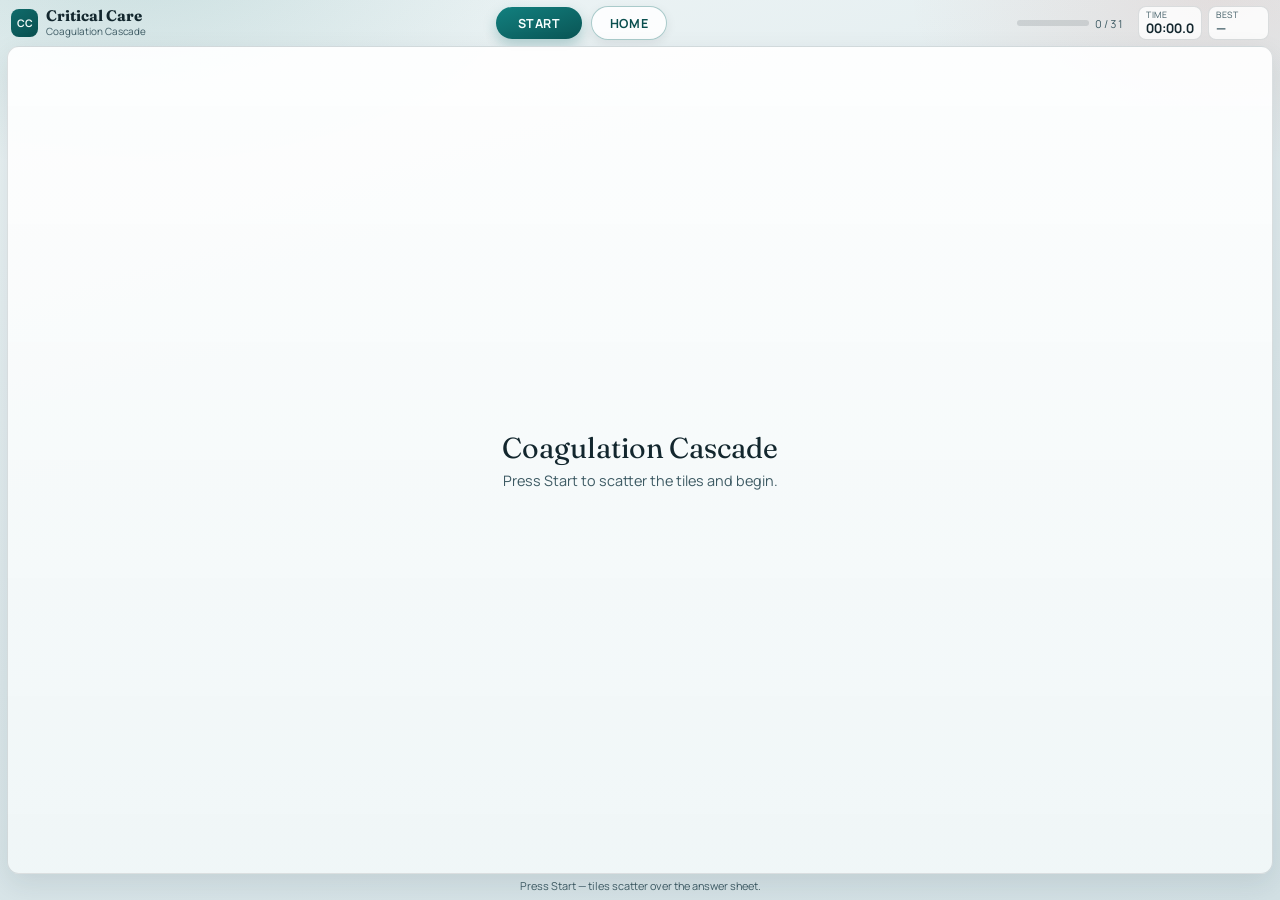
==== coagulation.html @ 49940bbb "Scale coagulation cascade tiles 1.5x for clearer play. Co-authored-by: Cursor <cursoragent@cursor.co" ====
<!DOCTYPE html>
<html lang="en">
  <head>
    <meta charset="UTF-8" />
    <meta name="viewport" content="width=device-width, initial-scale=1.0" />
    <title>Critical Care — Coagulation Cascade</title>
    <link rel="preconnect" href="https://fonts.googleapis.com" />
    <link rel="preconnect" href="https://fonts.gstatic.com" crossorigin />
    <link
      href="https://fonts.googleapis.com/css2?family=Fraunces:opsz,wght@9..144,600;9..144,700&family=Manrope:wght@500;600;700&display=swap"
      rel="stylesheet"
    />
    <link rel="stylesheet" href="styles.css?v=7" />
  </head>
  <body>
    <div class="atmosphere" aria-hidden="true"></div>

    <header class="topbar">
      <div class="brand">
        <a class="brand-home" href="index.html" aria-label="Critical Care home">
          <span class="brand-mark">CC</span>
        </a>
        <div>
          <p class="brand-name">Critical Care</p>
          <p class="brand-sub">Coagulation Cascade</p>
        </div>
      </div>

      <div class="top-actions">
        <button id="startBtn" class="start-btn" type="button">Start</button>
        <a id="homeBtn" class="home-btn" href="index.html">Home</a>
      </div>

      <div class="hud">
        <div class="progress-row">
          <div class="progress-track">
            <div id="progressFill" class="progress-fill"></div>
          </div>
          <span id="progressText">0 / 0</span>
        </div>
        <aside class="records" aria-label="Time records">
          <div class="record-block">
            <span class="record-label">Time</span>
            <span id="timerDisplay" class="record-value">00:00.0</span>
          </div>
          <div class="record-block">
            <span class="record-label">Best</span>
            <span id="bestDisplay" class="record-value muted">—</span>
          </div>
          <div id="compareNote" class="compare-note" hidden></div>
        </aside>
      </div>
    </header>

    <main class="stage">
      <div id="sheet" class="sheet is-idle" aria-label="Cascade answer sheet">
        <div id="idlePrompt" class="idle-prompt">
          <p class="idle-title">Coagulation Cascade</p>
          <p class="idle-copy">Press Start to scatter the tiles and begin.</p>
        </div>
        <svg
          id="connectors"
          class="connectors"
          viewBox="0 0 1000 720"
          preserveAspectRatio="none"
          aria-hidden="true"
        ></svg>
        <div class="path-label extrinsic">Extrinsic Pathway</div>
        <div class="path-label intrinsic">Intrinsic Pathway</div>
        <div class="path-label common">Common Pathway</div>
        <div id="slots" class="slots"></div>
        <div id="scatter" class="scatter" aria-label="Scattered tiles"></div>
      </div>
      <p id="hint" class="hint">Press Start — tiles scatter over the answer sheet.</p>
    </main>

    <div id="adviceModal" class="modal" hidden>
      <div class="modal-card" role="dialog" aria-labelledby="adviceTitle">
        <p class="modal-kicker">Run complete</p>
        <h2 id="adviceTitle">Cascade assembled</h2>
        <p id="finalTime" class="final-time"></p>
        <p id="compareFinal" class="compare-final"></p>
        <div id="adviceBody" class="advice-body"></div>
        <div class="modal-actions">
          <button id="playAgainBtn" class="start-btn" type="button">Play again</button>
        </div>
      </div>
    </div>

    <script src="data.js"></script>
    <script src="game.js"></script>
  </body>
</html>
---- styles.css ----
:root {
  --ink: #13272e;
  --ink-soft: #3d5a63;
  --panel: rgba(255, 255, 255, 0.82);
  --line: rgba(19, 39, 46, 0.14);
  --teal: #0f6b6b;
  --teal-deep: #0a4f4f;
  --ok: #1f8a55;
  --bad: #c23b3b;
  --inactive: #2f6f9f;
  --active: #d97706;
  --cofactor: #2a9d6a;
  --complex: #c9a227;
  --burst: #c94b3a;
  --pl: #c45c4a;
  --font-display: "Fraunces", Georgia, serif;
  --font-body: "Manrope", system-ui, sans-serif;
  --topbar-h: 46px;
  --hint-h: 22px;
}

*,
*::before,
*::after {
  box-sizing: border-box;
}

html,
body {
  margin: 0;
  height: 100%;
  overflow: hidden;
}

body {
  font-family: var(--font-body);
  color: var(--ink);
  background: #e6eef1;
}

.atmosphere {
  position: fixed;
  inset: 0;
  z-index: -1;
  background:
    radial-gradient(700px 360px at 10% -5%, rgba(15, 107, 107, 0.16), transparent 60%),
    radial-gradient(560px 300px at 95% 0%, rgba(201, 75, 58, 0.1), transparent 55%),
    linear-gradient(165deg, #eef5f6, #dce8eb 55%, #d2e0e4);
}

.topbar {
  height: var(--topbar-h);
  display: grid;
  grid-template-columns: auto 1fr auto;
  align-items: center;
  gap: 0.55rem;
  padding: 0 0.7rem;
  max-width: 100vw;
}

.brand {
  display: flex;
  align-items: center;
  gap: 0.45rem;
  min-width: 0;
}

.brand-home {
  display: grid;
  text-decoration: none;
  flex-shrink: 0;
}

.brand-home:focus-visible {
  outline: 2px solid var(--teal);
  outline-offset: 2px;
  border-radius: 10px;
}

.brand-mark {
  width: 1.7rem;
  height: 1.7rem;
  border-radius: 8px;
  display: grid;
  place-items: center;
  background: linear-gradient(145deg, var(--teal), var(--teal-deep));
  color: #f4faf9;
  font-weight: 700;
  font-size: 0.65rem;
  flex-shrink: 0;
}

.brand-name {
  margin: 0;
  font-family: var(--font-display);
  font-size: 0.95rem;
  font-weight: 700;
  line-height: 1.05;
}

.brand-sub {
  margin: 0;
  color: var(--ink-soft);
  font-size: 0.62rem;
}

.start-btn {
  justify-self: center;
  appearance: none;
  border: 0;
  cursor: pointer;
  font-family: var(--font-body);
  font-weight: 700;
  font-size: 0.78rem;
  letter-spacing: 0.05em;
  text-transform: uppercase;
  color: #f7fffe;
  background: linear-gradient(160deg, #12807f, #0a5555);
  padding: 0.45rem 1.35rem;
  border-radius: 999px;
  box-shadow: 0 6px 14px rgba(15, 107, 107, 0.28);
  transition: transform 140ms ease, filter 140ms ease;
}

.top-actions {
  justify-self: center;
  display: flex;
  align-items: center;
  gap: 0.55rem;
}

.home-btn {
  display: inline-flex;
  align-items: center;
  justify-content: center;
  text-decoration: none;
  font-family: var(--font-body);
  font-weight: 700;
  font-size: 0.78rem;
  letter-spacing: 0.05em;
  text-transform: uppercase;
  color: var(--teal-deep);
  background: rgba(255, 255, 255, 0.85);
  border: 1px solid rgba(15, 107, 107, 0.35);
  padding: 0.45rem 1.1rem;
  border-radius: 999px;
  box-shadow: 0 4px 12px rgba(19, 39, 46, 0.08);
  transition: transform 140ms ease, background 140ms ease, border-color 140ms ease;
}

.home-btn:hover {
  transform: translateY(-1px);
  background: #fff;
  border-color: var(--teal);
}

.home-btn:focus-visible {
  outline: 2px solid var(--teal);
  outline-offset: 2px;
}

.start-btn:hover {
  transform: translateY(-1px);
  filter: brightness(1.05);
}

.start-btn:disabled {
  opacity: 0.55;
  cursor: not-allowed;
  transform: none;
}

.start-btn.pulse {
  animation: startPulse 1.4s ease-in-out infinite;
}

@keyframes startPulse {
  0%,
  100% {
    box-shadow: 0 6px 14px rgba(15, 107, 107, 0.28);
  }
  50% {
    box-shadow: 0 8px 22px rgba(15, 107, 107, 0.45);
  }
}

.hud {
  display: flex;
  align-items: center;
  gap: 0.55rem;
  justify-self: end;
}

.progress-row {
  display: flex;
  align-items: center;
  gap: 0.35rem;
  min-width: 7rem;
}

.progress-track {
  width: 4.5rem;
  height: 6px;
  border-radius: 999px;
  background: rgba(19, 39, 46, 0.12);
  overflow: hidden;
}

.progress-fill {
  height: 100%;
  width: 0%;
  background: linear-gradient(90deg, var(--teal), #1f8a55);
  transition: width 180ms ease;
}

#progressText {
  font-size: 0.68rem;
  font-variant-numeric: tabular-nums;
  color: var(--ink-soft);
  white-space: nowrap;
}

.records {
  display: flex;
  gap: 0.35rem;
  position: relative;
}

.record-block {
  background: var(--panel);
  border: 1px solid var(--line);
  border-radius: 8px;
  padding: 0.15rem 0.45rem;
  min-width: 3.8rem;
}

.record-label {
  display: block;
  font-size: 0.55rem;
  text-transform: uppercase;
  letter-spacing: 0.07em;
  color: var(--ink-soft);
}

.record-value {
  display: block;
  font-variant-numeric: tabular-nums;
  font-weight: 700;
  font-size: 0.82rem;
  line-height: 1.15;
}

.record-value.muted {
  color: var(--ink-soft);
}

.compare-note {
  position: absolute;
  top: calc(100% + 2px);
  right: 0;
  font-size: 0.62rem;
  background: #fff;
  border: 1px solid var(--line);
  border-radius: 6px;
  padding: 0.15rem 0.35rem;
  white-space: nowrap;
  z-index: 5;
}

.compare-note.better {
  color: var(--ok);
}

.compare-note.worse {
  color: var(--bad);
}

.stage {
  height: calc(100vh - var(--topbar-h));
  display: flex;
  flex-direction: column;
  padding: 0 0.45rem 0.25rem;
  min-height: 0;
}

.sheet {
  position: relative;
  flex: 1;
  min-height: 0;
  border-radius: 12px;
  border: 1px solid var(--line);
  background:
    linear-gradient(180deg, rgba(255, 255, 255, 0.92), rgba(241, 247, 248, 0.95));
  box-shadow: 0 10px 28px rgba(19, 39, 46, 0.1);
  overflow: hidden;
}

.sheet.is-idle .connectors,
.sheet.is-idle .path-label,
.sheet.is-idle .slots,
.sheet.is-idle .scatter {
  visibility: hidden !important;
  opacity: 0 !important;
  pointer-events: none !important;
}

.idle-prompt {
  display: none;
  position: absolute;
  inset: 0;
  z-index: 2;
  place-items: center;
  align-content: center;
  text-align: center;
  padding: 1rem;
  pointer-events: none;
}

.sheet.is-idle .idle-prompt {
  display: grid;
}

.idle-title {
  margin: 0;
  font-family: var(--font-display);
  font-size: clamp(1.2rem, 3vw, 1.8rem);
  color: var(--ink);
}

.idle-copy {
  margin: 0.4rem 0 0;
  color: var(--ink-soft);
  font-size: 0.9rem;
}

.connectors {
  position: absolute;
  inset: 0;
  width: 100%;
  height: 100%;
  pointer-events: none;
  z-index: 0;
}

.connector {
  fill: none;
  stroke: rgba(52, 82, 91, 0.72);
  stroke-width: 2.15;
  stroke-linecap: round;
  stroke-linejoin: round;
}

.connector-cofactor {
  stroke: rgba(105, 77, 150, 0.8);
  stroke-width: 1.9;
  stroke-dasharray: 5 4;
}

.connectors marker path {
  fill: rgba(52, 82, 91, 0.72);
}

.path-label {
  position: absolute;
  z-index: 1;
  font-size: clamp(0.82rem, 1.65vw, 1.08rem);
  font-weight: 700;
  letter-spacing: 0.08em;
  text-transform: uppercase;
  opacity: 0.7;
  pointer-events: none;
}

.path-label.extrinsic {
  left: 3%;
  top: 11%;
  color: #1d5678;
}

.path-label.intrinsic {
  right: 2.5%;
  top: 11%;
  color: #0f5a48;
}

.path-label.common {
  left: 47%;
  top: 27%;
  color: #7a4e08;
  transform: translateX(-50%);
}

.slots,
.scatter {
  position: absolute;
  inset: 0;
}

.slots {
  z-index: 2;
}

.scatter {
  z-index: 4;
  pointer-events: none;
}

.scatter .tile {
  pointer-events: auto;
}

.slot {
  position: absolute;
  border-radius: 7px;
  border: 1.5px dashed rgba(19, 39, 46, 0.28);
  background: rgba(255, 255, 255, 0.35);
  display: flex;
  align-items: center;
  justify-content: center;
  padding: 1px;
  transition: background 120ms ease, border-color 120ms ease, box-shadow 120ms ease;
}

.slot.kind-burst,
.slot.kind-burst-end {
  border-radius: 10px;
  clip-path: polygon(
    50% 0%,
    62% 18%,
    84% 12%,
    78% 34%,
    100% 45%,
    80% 56%,
    88% 80%,
    64% 72%,
    50% 100%,
    36% 72%,
    12% 80%,
    20% 56%,
    0% 45%,
    22% 34%,
    16% 12%,
    38% 18%
  );
}

.slot.kind-cofactor-dot {
  border-radius: 50%;
}

.slot.drag-over {
  border-color: var(--teal);
  background: rgba(15, 107, 107, 0.12);
}

.slot.filled {
  border-style: solid;
  border-color: transparent;
  background: transparent;
  padding: 0;
}

.slot.correct-flash {
  animation: correctBlink 1.5s ease;
  z-index: 4;
}

.slot.wrong-flash {
  animation: wrongBlink 0.7s ease;
  z-index: 4;
}

@keyframes correctBlink {
  0%,
  100% {
    box-shadow: 0 0 0 0 rgba(31, 138, 85, 0);
  }
  15%,
  45%,
  75% {
    box-shadow: 0 0 0 2px rgba(31, 138, 85, 0.9), 0 0 12px rgba(31, 138, 85, 0.35);
  }
  30%,
  60%,
  90% {
    box-shadow: 0 0 0 2px rgba(31, 138, 85, 0.25);
  }
}

@keyframes wrongBlink {
  0%,
  100% {
    box-shadow: 0 0 0 0 rgba(194, 59, 59, 0);
  }
  25%,
  75% {
    box-shadow: 0 0 0 2px rgba(194, 59, 59, 0.95), 0 0 10px rgba(194, 59, 59, 0.35);
  }
  50% {
    box-shadow: 0 0 0 2px rgba(194, 59, 59, 0.3);
  }
}

.tile {
  width: 100%;
  height: 100%;
  border: 0;
  border-radius: 10px;
  padding: 0.18rem 0.38rem;
  font-family: var(--font-body);
  font-size: clamp(0.72rem, 1.425vw, 1.02rem);
  font-weight: 700;
  line-height: 1.1;
  color: #fff;
  cursor: grab;
  user-select: none;
  text-align: center;
  display: grid;
  place-items: center;
  box-shadow: 0 3px 8px rgba(19, 39, 46, 0.18);
  touch-action: none;
}

.tile.scattered {
  position: absolute;
  z-index: 3;
  width: auto;
  height: auto;
  min-width: 5.4rem;
  max-width: 10.8rem;
  min-height: 2rem;
  padding: 0.27rem 0.48rem;
  font-size: clamp(0.68rem, 1.275vw, 0.93rem);
}

.tile.dragging {
  opacity: 0.92;
  cursor: grabbing;
  z-index: 20;
  box-shadow: 0 10px 22px rgba(19, 39, 46, 0.28);
  transform: scale(1.04);
}

.tile.locked {
  cursor: default;
  box-shadow: 0 2px 5px rgba(19, 39, 46, 0.12);
}

.tile .note {
  display: none;
}

.tile.kind-inactive {
  background: linear-gradient(160deg, #3a86b5, var(--inactive));
}

.tile.kind-active {
  background: linear-gradient(160deg, #f0a03a, var(--active));
}

.tile.kind-cofactor {
  background: linear-gradient(160deg, #3bb27f, var(--cofactor));
}

.tile.kind-cofactor-sm {
  background: linear-gradient(160deg, #8b6bb8, #6b4f96);
  font-size: clamp(0.63rem, 1.2vw, 0.87rem);
}

.tile.kind-cofactor-dot {
  background: linear-gradient(160deg, #8b6bb8, #6b4f96);
  border-radius: 50%;
  aspect-ratio: 1;
  min-width: 2.3rem;
  max-width: 3rem;
  min-height: 2.3rem;
  padding: 0.15rem;
  font-size: clamp(0.63rem, 1.275vw, 0.87rem);
}

.tile.kind-complex {
  background: linear-gradient(160deg, #e0bc45, var(--complex));
  color: #2d2408;
}

.tile.kind-pl {
  background: linear-gradient(160deg, #d97868, var(--pl));
}

.tile.kind-burst,
.tile.kind-burst-end {
  background: linear-gradient(160deg, #e06252, var(--burst));
  clip-path: polygon(
    50% 0%,
    62% 18%,
    84% 12%,
    78% 34%,
    100% 45%,
    80% 56%,
    88% 80%,
    64% 72%,
    50% 100%,
    36% 72%,
    12% 80%,
    20% 56%,
    0% 45%,
    22% 34%,
    16% 12%,
    38% 18%
  );
  min-height: 3rem;
  padding: 0.52rem 0.82rem;
}

.hint {
  margin: 0;
  height: var(--hint-h);
  display: flex;
  align-items: center;
  justify-content: center;
  font-size: 0.68rem;
  color: var(--ink-soft);
}

.modal {
  position: fixed;
  inset: 0;
  display: grid;
  place-items: center;
  background: rgba(12, 28, 34, 0.45);
  backdrop-filter: blur(3px);
  z-index: 40;
  padding: 0.75rem;
}

.modal[hidden] {
  display: none;
}

.modal-card {
  width: min(460px, 100%);
  max-height: min(86vh, 560px);
  overflow: auto;
  background: #f7fbfc;
  border-radius: 14px;
  border: 1px solid var(--line);
  box-shadow: 0 18px 48px rgba(12, 28, 34, 0.28);
  padding: 1rem 1.1rem 0.95rem;
}

.modal-kicker {
  margin: 0;
  text-transform: uppercase;
  letter-spacing: 0.1em;
  font-size: 0.65rem;
  color: var(--teal);
  font-weight: 700;
}

.modal-card h2 {
  margin: 0.25rem 0 0.35rem;
  font-family: var(--font-display);
  font-size: 1.35rem;
}

.final-time {
  margin: 0;
  font-weight: 700;
  font-variant-numeric: tabular-nums;
}

.compare-final {
  margin: 0.2rem 0 0.7rem;
  color: var(--ink-soft);
  font-size: 0.82rem;
}

.advice-body {
  display: grid;
  gap: 0.45rem;
}

.advice-item {
  margin: 0;
  padding: 0.5rem 0.6rem;
  border-radius: 10px;
  background: rgba(15, 107, 107, 0.08);
  border-left: 3px solid var(--teal);
  font-size: 0.8rem;
  line-height: 1.4;
}

.advice-item strong {
  display: block;
  margin-bottom: 0.12rem;
  font-size: 0.68rem;
  text-transform: uppercase;
  letter-spacing: 0.05em;
  color: var(--teal-deep);
}

.modal-actions {
  margin-top: 0.85rem;
  display: flex;
  justify-content: flex-end;
}

@media (max-width: 720px) {
  .brand-sub {
    display: none;
  }

  .progress-track {
    width: 2.8rem;
  }

  .tile.scattered {
    min-width: 5.1rem;
    max-width: 9.75rem;
    font-size: 0.78rem;
  }
}
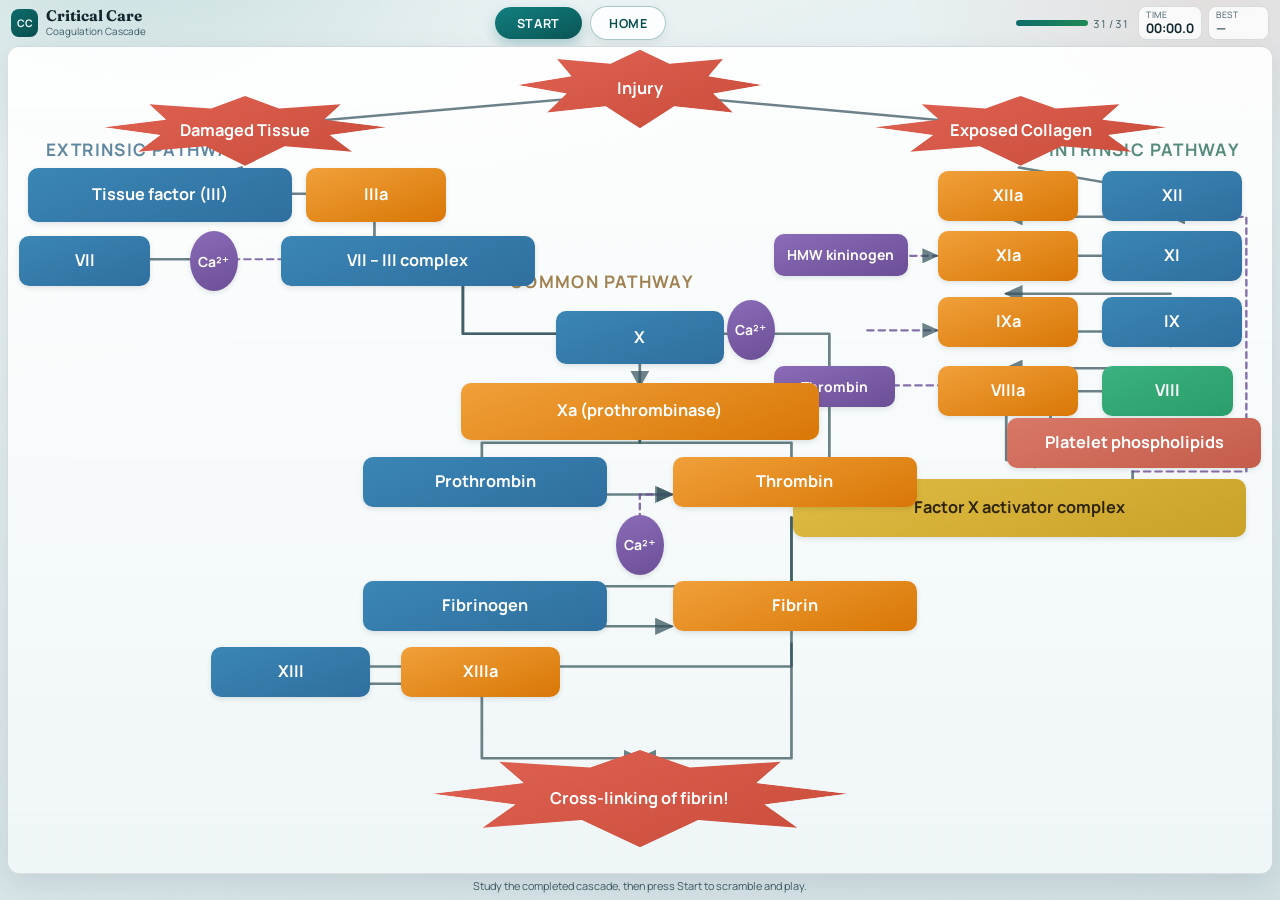
==== commit 08993a3b: "Show completed cascade before Start so players can study it. Co-authored-by: Cursor <cursoragent@cur" ====
--- a/coagulation.html
+++ b/coagulation.html
@@ -10,7 +10,7 @@
       href="https://fonts.googleapis.com/css2?family=Fraunces:opsz,wght@9..144,600;9..144,700&family=Manrope:wght@500;600;700&display=swap"
       rel="stylesheet"
     />
-    <link rel="stylesheet" href="styles.css?v=7" />
+    <link rel="stylesheet" href="styles.css?v=9" />
   </head>
   <body>
     <div class="atmosphere" aria-hidden="true"></div>
@@ -54,10 +54,6 @@
 
     <main class="stage">
       <div id="sheet" class="sheet is-idle" aria-label="Cascade answer sheet">
-        <div id="idlePrompt" class="idle-prompt">
-          <p class="idle-title">Coagulation Cascade</p>
-          <p class="idle-copy">Press Start to scatter the tiles and begin.</p>
-        </div>
         <svg
           id="connectors"
           class="connectors"
@@ -71,7 +67,7 @@
         <div id="slots" class="slots"></div>
         <div id="scatter" class="scatter" aria-label="Scattered tiles"></div>
       </div>
-      <p id="hint" class="hint">Press Start — tiles scatter over the answer sheet.</p>
+      <p id="hint" class="hint">Study the completed cascade, then press Start to scramble and play.</p>
     </main>
 
     <div id="adviceModal" class="modal" hidden>
--- a/styles.css
+++ b/styles.css
@@ -295,42 +295,14 @@
   overflow: hidden;
 }
 
-.sheet.is-idle .connectors,
-.sheet.is-idle .path-label,
-.sheet.is-idle .slots,
 .sheet.is-idle .scatter {
   visibility: hidden !important;
-  opacity: 0 !important;
   pointer-events: none !important;
 }
 
-.idle-prompt {
-  display: none;
-  position: absolute;
-  inset: 0;
-  z-index: 2;
-  place-items: center;
-  align-content: center;
-  text-align: center;
-  padding: 1rem;
+.sheet.is-idle .slot .tile {
   pointer-events: none;
-}
-
-.sheet.is-idle .idle-prompt {
-  display: grid;
-}
-
-.idle-title {
-  margin: 0;
-  font-family: var(--font-display);
-  font-size: clamp(1.2rem, 3vw, 1.8rem);
-  color: var(--ink);
-}
-
-.idle-copy {
-  margin: 0.4rem 0 0;
-  color: var(--ink-soft);
-  font-size: 0.9rem;
+  cursor: default;
 }
 
 .connectors {
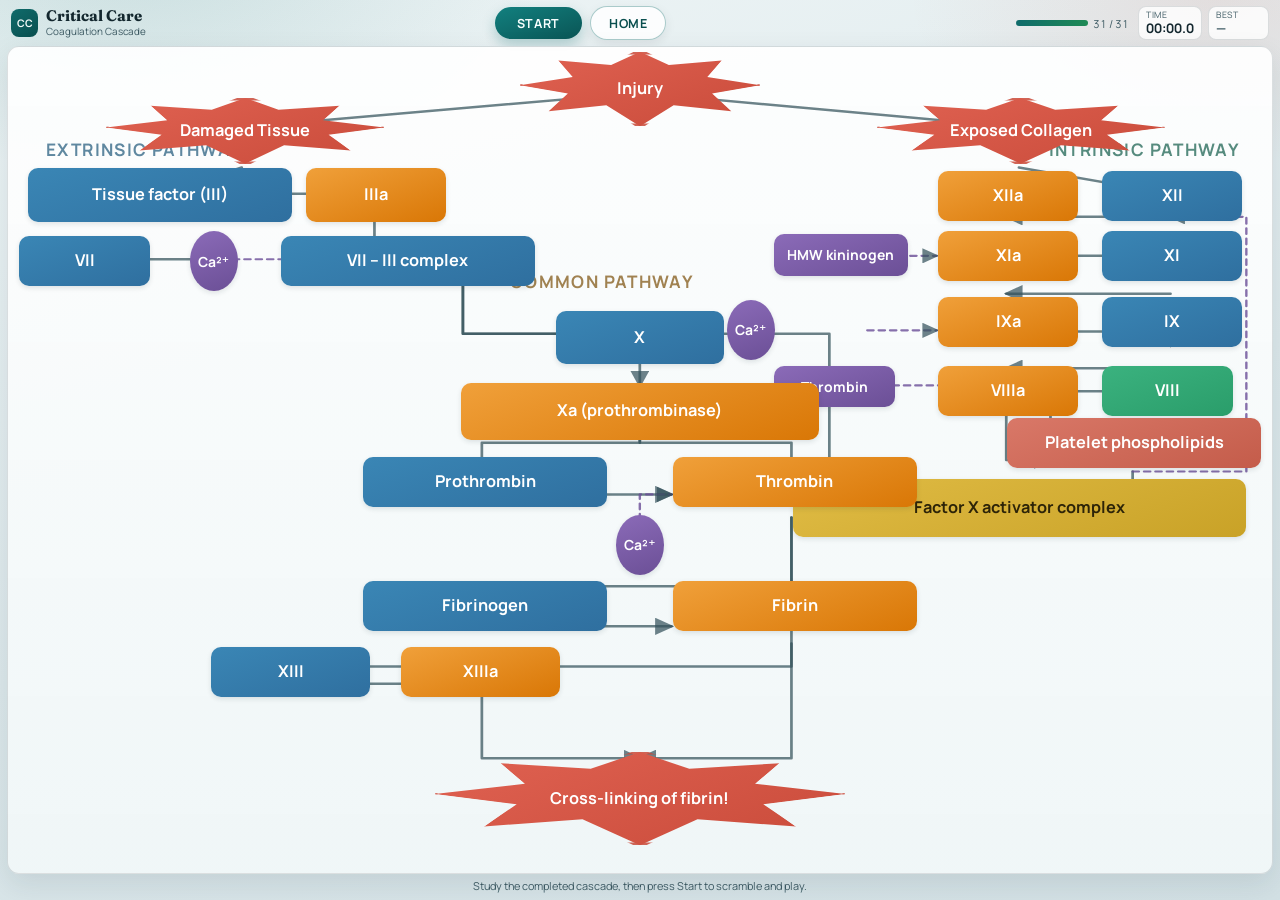
==== commit 1d4fcc43: "Clarify starburst drop zones with stronger outlines. Co-authored-by: Cursor <cursoragent@cursor.com>" ====
--- a/coagulation.html
+++ b/coagulation.html
@@ -10,7 +10,7 @@
       href="https://fonts.googleapis.com/css2?family=Fraunces:opsz,wght@9..144,600;9..144,700&family=Manrope:wght@500;600;700&display=swap"
       rel="stylesheet"
     />
-    <link rel="stylesheet" href="styles.css?v=9" />
+    <link rel="stylesheet" href="styles.css?v=11" />
   </head>
   <body>
     <div class="atmosphere" aria-hidden="true"></div>
--- a/styles.css
+++ b/styles.css
@@ -395,7 +395,9 @@
 
 .slot.kind-burst,
 .slot.kind-burst-end {
-  border-radius: 10px;
+  border: none;
+  border-radius: 0;
+  background: transparent;
   clip-path: polygon(
     50% 0%,
     62% 18%,
@@ -414,6 +416,18 @@
     16% 12%,
     38% 18%
   );
+  box-shadow: inset 0 0 0 2.5px rgba(201, 75, 58, 0.85);
+}
+
+.slot.kind-burst:not(.filled),
+.slot.kind-burst-end:not(.filled) {
+  background: rgba(201, 75, 58, 0.12);
+}
+
+.slot.kind-burst.drag-over,
+.slot.kind-burst-end.drag-over {
+  background: rgba(15, 107, 107, 0.18);
+  box-shadow: inset 0 0 0 3px var(--teal);
 }
 
 .slot.kind-cofactor-dot {
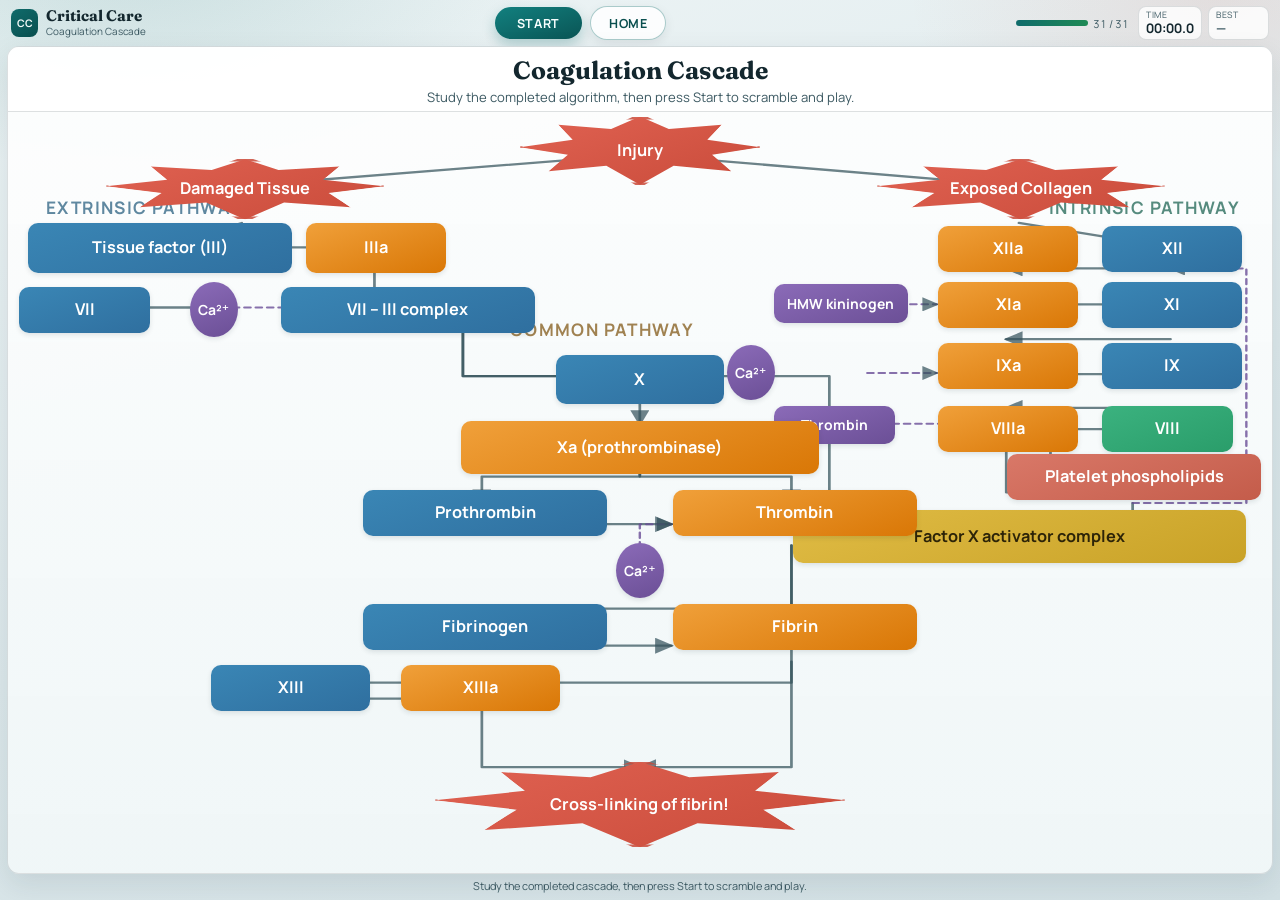
==== commit 1252fefd: "Move study prompt to a top banner and keep the full cascade visible below. Co-authored-by: Cursor <c" ====
--- a/coagulation.html
+++ b/coagulation.html
@@ -10,7 +10,7 @@
       href="https://fonts.googleapis.com/css2?family=Fraunces:opsz,wght@9..144,600;9..144,700&family=Manrope:wght@500;600;700&display=swap"
       rel="stylesheet"
     />
-    <link rel="stylesheet" href="styles.css?v=11" />
+    <link rel="stylesheet" href="styles.css?v=12" />
   </head>
   <body>
     <div class="atmosphere" aria-hidden="true"></div>
@@ -54,18 +54,24 @@
 
     <main class="stage">
       <div id="sheet" class="sheet is-idle" aria-label="Cascade answer sheet">
-        <svg
-          id="connectors"
-          class="connectors"
-          viewBox="0 0 1000 720"
-          preserveAspectRatio="none"
-          aria-hidden="true"
-        ></svg>
-        <div class="path-label extrinsic">Extrinsic Pathway</div>
-        <div class="path-label intrinsic">Intrinsic Pathway</div>
-        <div class="path-label common">Common Pathway</div>
-        <div id="slots" class="slots"></div>
-        <div id="scatter" class="scatter" aria-label="Scattered tiles"></div>
+        <div id="previewBanner" class="preview-banner">
+          <p class="preview-title">Coagulation Cascade</p>
+          <p class="preview-copy">Study the completed algorithm, then press Start to scramble and play.</p>
+        </div>
+        <div id="boardBody" class="board-body">
+          <svg
+            id="connectors"
+            class="connectors"
+            viewBox="0 0 1000 720"
+            preserveAspectRatio="none"
+            aria-hidden="true"
+          ></svg>
+          <div class="path-label extrinsic">Extrinsic Pathway</div>
+          <div class="path-label intrinsic">Intrinsic Pathway</div>
+          <div class="path-label common">Common Pathway</div>
+          <div id="slots" class="slots"></div>
+          <div id="scatter" class="scatter" aria-label="Scattered tiles"></div>
+        </div>
       </div>
       <p id="hint" class="hint">Study the completed cascade, then press Start to scramble and play.</p>
     </main>
--- a/styles.css
+++ b/styles.css
@@ -287,12 +287,49 @@
   position: relative;
   flex: 1;
   min-height: 0;
+  display: flex;
+  flex-direction: column;
   border-radius: 12px;
   border: 1px solid var(--line);
   background:
     linear-gradient(180deg, rgba(255, 255, 255, 0.92), rgba(241, 247, 248, 0.95));
   box-shadow: 0 10px 28px rgba(19, 39, 46, 0.1);
   overflow: hidden;
+}
+
+.preview-banner {
+  display: none;
+  flex-shrink: 0;
+  text-align: center;
+  padding: 0.55rem 0.75rem 0.35rem;
+  border-bottom: 1px solid var(--line);
+  background: rgba(255, 255, 255, 0.72);
+  z-index: 5;
+}
+
+.sheet.is-idle .preview-banner {
+  display: block;
+}
+
+.preview-title {
+  margin: 0;
+  font-family: var(--font-display);
+  font-size: clamp(1.15rem, 2.4vw, 1.55rem);
+  font-weight: 700;
+  color: var(--ink);
+  line-height: 1.15;
+}
+
+.preview-copy {
+  margin: 0.2rem 0 0;
+  font-size: 0.82rem;
+  color: var(--ink-soft);
+}
+
+.board-body {
+  position: relative;
+  flex: 1;
+  min-height: 0;
 }
 
 .sheet.is-idle .scatter {
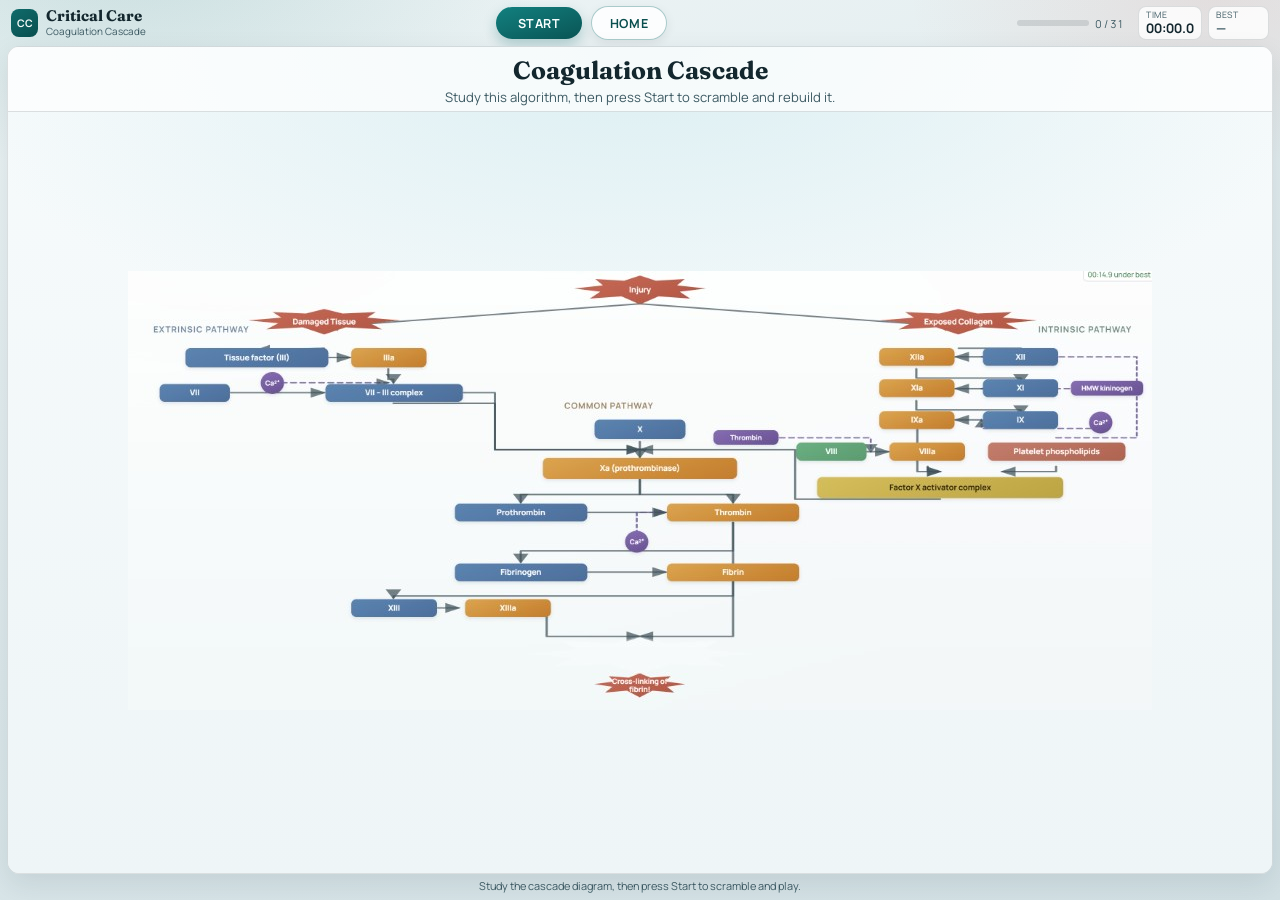
==== commit fd6bba34: "Show the cascade diagram as the idle study page before Start. Co-authored-by: Cursor <cursoragent@cu" ====
--- a/coagulation.html
+++ b/coagulation.html
@@ -10,7 +10,7 @@
       href="https://fonts.googleapis.com/css2?family=Fraunces:opsz,wght@9..144,600;9..144,700&family=Manrope:wght@500;600;700&display=swap"
       rel="stylesheet"
     />
-    <link rel="stylesheet" href="styles.css?v=12" />
+    <link rel="stylesheet" href="styles.css?v=13" />
   </head>
   <body>
     <div class="atmosphere" aria-hidden="true"></div>
@@ -54,10 +54,19 @@
 
     <main class="stage">
       <div id="sheet" class="sheet is-idle" aria-label="Cascade answer sheet">
-        <div id="previewBanner" class="preview-banner">
-          <p class="preview-title">Coagulation Cascade</p>
-          <p class="preview-copy">Study the completed algorithm, then press Start to scramble and play.</p>
-        </div>
+        <section id="studyPage" class="study-page" aria-label="Study the coagulation cascade">
+          <div class="study-banner">
+            <p class="preview-title">Coagulation Cascade</p>
+            <p class="preview-copy">Study this algorithm, then press Start to scramble and rebuild it.</p>
+          </div>
+          <figure class="study-figure">
+            <img
+              class="study-image"
+              src="assets/coagulation-cascade-study.png"
+              alt="Coagulation cascade flowchart showing extrinsic, intrinsic, and common pathways from injury to fibrin cross-linking"
+            />
+          </figure>
+        </section>
         <div id="boardBody" class="board-body">
           <svg
             id="connectors"
@@ -73,7 +82,7 @@
           <div id="scatter" class="scatter" aria-label="Scattered tiles"></div>
         </div>
       </div>
-      <p id="hint" class="hint">Study the completed cascade, then press Start to scramble and play.</p>
+      <p id="hint" class="hint">Study the cascade diagram, then press Start to scramble and play.</p>
     </main>
 
     <div id="adviceModal" class="modal" hidden>
--- a/styles.css
+++ b/styles.css
@@ -297,18 +297,31 @@
   overflow: hidden;
 }
 
-.preview-banner {
+.study-page {
   display: none;
+  flex: 1;
+  min-height: 0;
+  flex-direction: column;
+  background:
+    radial-gradient(ellipse 80% 55% at 50% 0%, rgba(214, 236, 240, 0.85), transparent 70%),
+    linear-gradient(180deg, #f7fbfc 0%, #eef5f7 100%);
+  z-index: 6;
+}
+
+.sheet.is-idle .study-page {
+  display: flex;
+}
+
+.sheet.is-idle .board-body {
+  display: none;
+}
+
+.study-banner {
   flex-shrink: 0;
   text-align: center;
   padding: 0.55rem 0.75rem 0.35rem;
   border-bottom: 1px solid var(--line);
   background: rgba(255, 255, 255, 0.72);
-  z-index: 5;
-}
-
-.sheet.is-idle .preview-banner {
-  display: block;
 }
 
 .preview-title {
@@ -326,6 +339,25 @@
   color: var(--ink-soft);
 }
 
+.study-figure {
+  flex: 1;
+  min-height: 0;
+  margin: 0;
+  display: flex;
+  align-items: center;
+  justify-content: center;
+  padding: 0.45rem 0.75rem 0.65rem;
+}
+
+.study-image {
+  display: block;
+  width: auto;
+  height: auto;
+  max-width: 100%;
+  max-height: 100%;
+  object-fit: contain;
+}
+
 .board-body {
   position: relative;
   flex: 1;
@@ -335,11 +367,6 @@
 .sheet.is-idle .scatter {
   visibility: hidden !important;
   pointer-events: none !important;
-}
-
-.sheet.is-idle .slot .tile {
-  pointer-events: none;
-  cursor: default;
 }
 
 .connectors {
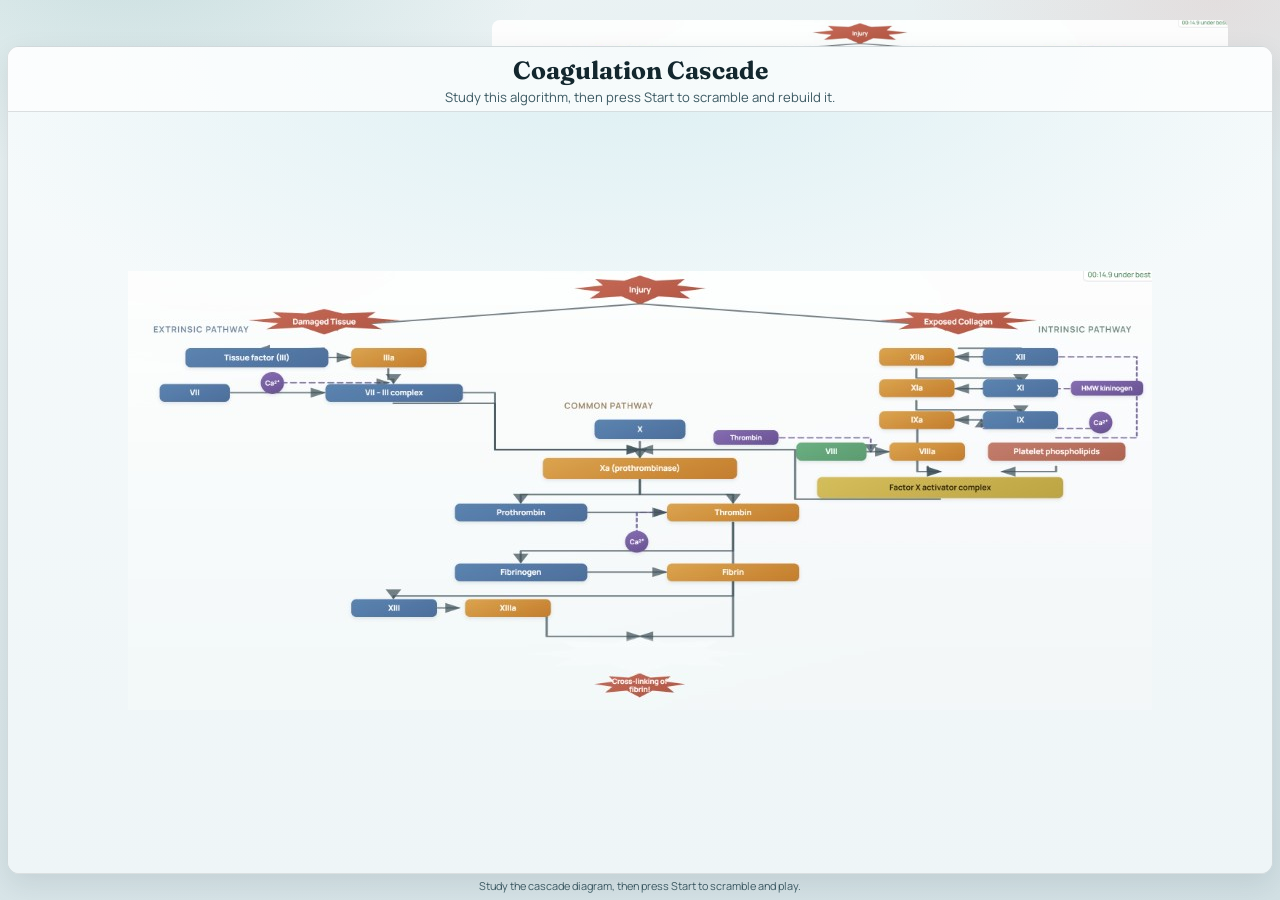
==== commit 4fd57d0a: "Add cascade study image near the Start controls. Co-authored-by: Cursor <cursoragent@cursor.com>" ====
--- a/coagulation.html
+++ b/coagulation.html
@@ -30,7 +30,12 @@
         <button id="startBtn" class="start-btn" type="button">Start</button>
         <a id="homeBtn" class="home-btn" href="index.html">Home</a>
       </div>
-
+      <div class="start-image" style="text-align: center; margin: 20px 0;">
+        <img src="assets/coagulation-cascade-study.png" 
+             alt="Coagulation Cascade" 
+             style="max-width: 90%; height: auto; border-radius: 8px;">
+      </div>
+      
       <div class="hud">
         <div class="progress-row">
           <div class="progress-track">
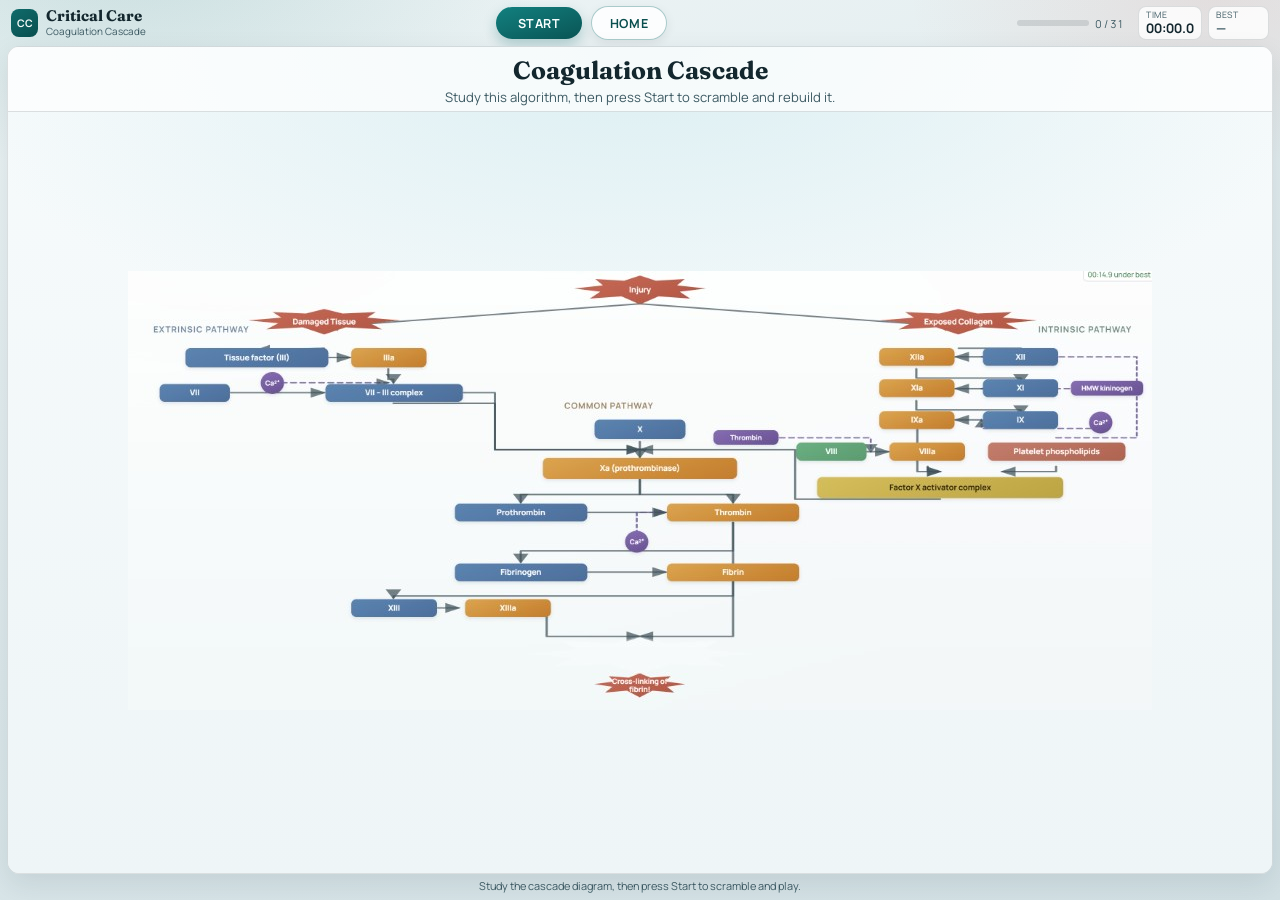
==== commit 516a2de1: "Remove duplicate cascade image from the top bar. Co-authored-by: Cursor <cursoragent@cursor.com>" ====
--- a/coagulation.html
+++ b/coagulation.html
@@ -29,11 +29,6 @@
       <div class="top-actions">
         <button id="startBtn" class="start-btn" type="button">Start</button>
         <a id="homeBtn" class="home-btn" href="index.html">Home</a>
-      </div>
-      <div class="start-image" style="text-align: center; margin: 20px 0;">
-        <img src="assets/coagulation-cascade-study.png" 
-             alt="Coagulation Cascade" 
-             style="max-width: 90%; height: auto; border-radius: 8px;">
       </div>
       
       <div class="hud">
